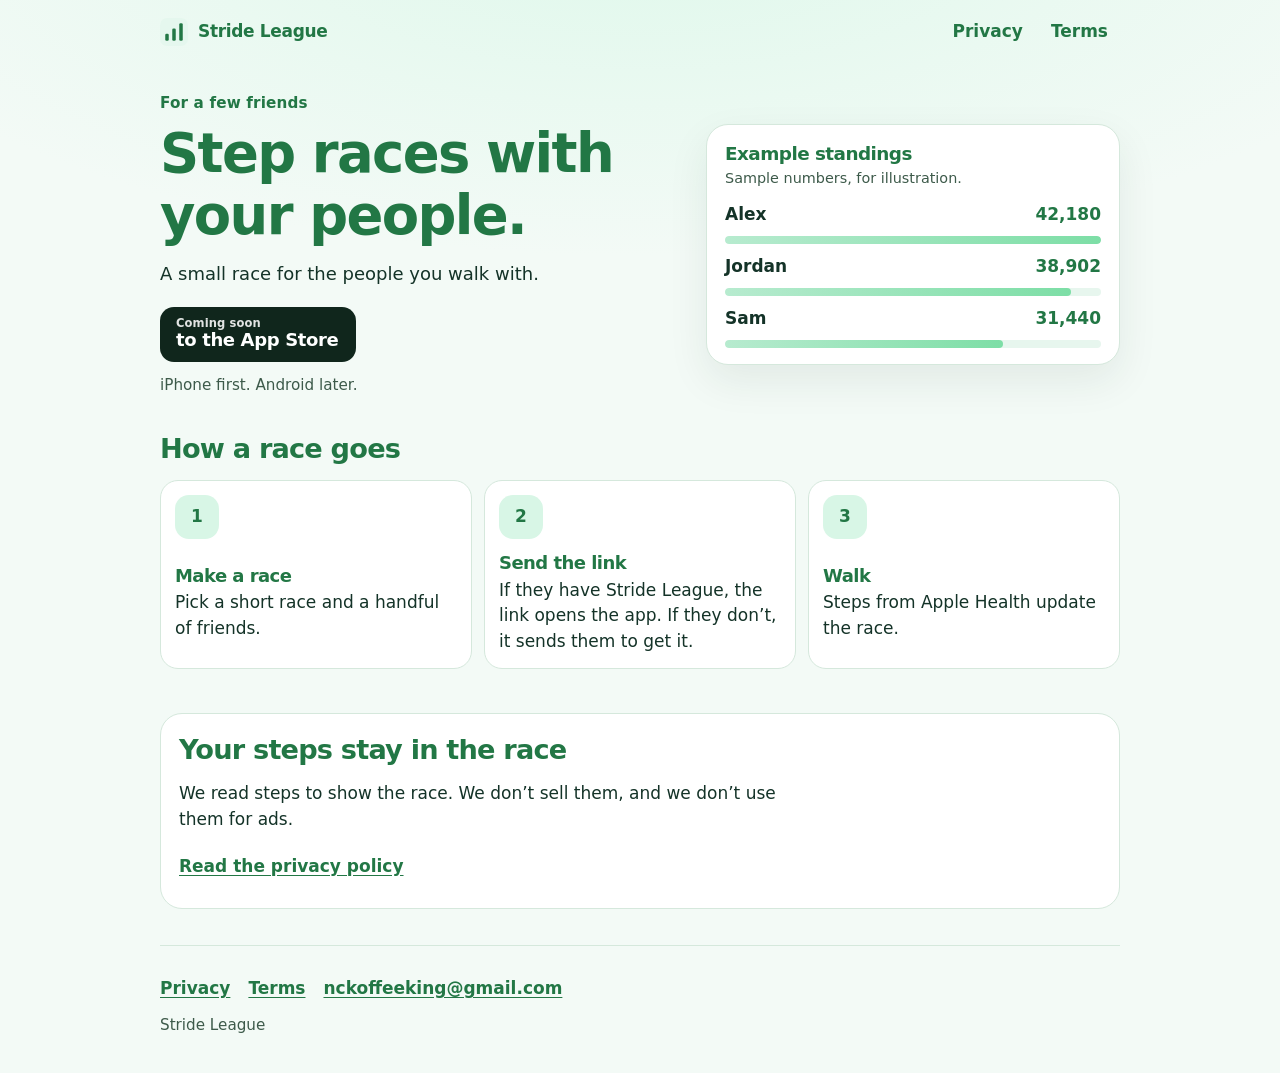
==== index.html @ cc62ea72 "Polish the landing page, join fallback, and copy. Use a sharper hero, keep step titles bold and desc" ====
<!DOCTYPE html>
<html lang="en">
<head>
  <meta charset="utf-8">
  <meta name="viewport" content="width=device-width, initial-scale=1">
  <title>Stride League — Step races with your people</title>
  <meta name="description" content="Step races with your people. A small race for the people you walk with. Coming soon to the App Store.">
  <meta name="theme-color" content="#f3faf6">
  <link rel="canonical" href="https://strideleague.me/">
  <link rel="icon" href="/favicon.svg" type="image/svg+xml">
  <link rel="stylesheet" href="/site.css">
</head>
<body>
  <a class="skip-link" href="#content">Skip to content</a>
  <header class="wrap site-header">
    <a class="wordmark" href="/">
      <svg viewBox="0 0 32 32" aria-hidden="true">
        <rect width="32" height="32" rx="8" fill="#e5f7ee"/>
        <rect x="6" y="18" width="4" height="8" rx="1.5" fill="#227745"/>
        <rect x="14" y="12" width="4" height="14" rx="1.5" fill="#227745"/>
        <rect x="22" y="6" width="4" height="20" rx="1.5" fill="#227745"/>
      </svg>
      Stride League
    </a>
    <nav class="site-nav" aria-label="Site">
      <a href="/privacy.html">Privacy</a>
      <a href="/terms.html">Terms</a>
    </nav>
  </header>

  <main id="content">
    <section class="wrap hero" aria-labelledby="hero-title">
      <div class="hero-grid">
        <div>
          <p class="eyebrow">For a few friends</p>
          <h1 id="hero-title">Step races with your people.</h1>
          <p class="lead">A small race for the people you walk with.</p>
          <p class="store-badge" id="store-badge">
            <span class="store-badge-kicker">Coming soon</span>
            <span class="store-badge-name">to the App Store</span>
          </p>
          <p class="quiet">iPhone first. Android later.</p>
        </div>

        <aside class="card" aria-labelledby="example-title">
          <h2 id="example-title">Example standings</h2>
          <p class="sample-note">Sample numbers, for illustration.</p>
          <ol class="standings">
            <li>
              <div class="standing-row">
                <span class="who">Alex</span>
                <span class="tally">42,180</span>
              </div>
              <div class="track" aria-hidden="true"><div class="fill" style="width: 100%"></div></div>
            </li>
            <li>
              <div class="standing-row">
                <span class="who">Jordan</span>
                <span class="tally">38,902</span>
              </div>
              <div class="track" aria-hidden="true"><div class="fill" style="width: 92%"></div></div>
            </li>
            <li>
              <div class="standing-row">
                <span class="who">Sam</span>
                <span class="tally">31,440</span>
              </div>
              <div class="track" aria-hidden="true"><div class="fill" style="width: 74%"></div></div>
            </li>
          </ol>
        </aside>
      </div>
    </section>

    <section class="wrap section" aria-labelledby="how-title">
      <h2 id="how-title">How a race goes</h2>
      <ol class="steps">
        <li>
          <span class="num" aria-hidden="true">1</span>
          <div>
            <h3>Make a race</h3>
            <p>Pick a short race and a handful of friends.</p>
          </div>
        </li>
        <li>
          <span class="num" aria-hidden="true">2</span>
          <div>
            <h3>Send the link</h3>
            <p>If they have Stride League, the link opens the app. If they don’t, it sends them to get it.</p>
          </div>
        </li>
        <li>
          <span class="num" aria-hidden="true">3</span>
          <div>
            <h3>Walk</h3>
            <p>Steps from Apple Health update the race.</p>
          </div>
        </li>
      </ol>
    </section>

    <section class="wrap section">
      <div class="promise">
        <h2>Your steps stay in the race</h2>
        <p>We read steps to show the race. We don’t sell them, and we don’t use them for ads.</p>
        <a href="/privacy.html">Read the privacy policy</a>
      </div>
    </section>
  </main>

  <footer class="wrap site-footer">
    <div class="footer-row">
      <a href="/privacy.html">Privacy</a>
      <a href="/terms.html">Terms</a>
      <a href="mailto:nckoffeeking@gmail.com">nckoffeeking@gmail.com</a>
    </div>
    <p class="footer-note">Stride League</p>
  </footer>

  <script src="/config.js"></script>
  <script>
    (function () {
      if (typeof strideStoreUrl !== "function") return;
      var url = strideStoreUrl("app");
      var badge = document.getElementById("store-badge");
      if (!badge || !url) return;
      var link = document.createElement("a");
      link.className = "store-badge";
      link.id = "store-badge";
      link.href = url;
      var kicker = document.createElement("span");
      kicker.className = "store-badge-kicker";
      kicker.textContent = "Download";
      var name = document.createElement("span");
      name.className = "store-badge-name";
      name.textContent = "on the App Store";
      link.appendChild(kicker);
      link.appendChild(name);
      badge.replaceWith(link);
    })();
  </script>
</body>
</html>
---- site.css ----
:root {
  --brand: #227745;
  --ink: #143328;
  --muted: #3d5a4a;
  --bg: #f3faf6;
  --surface: #ffffff;
  --mint: #d8f6e6;
  --mint-deep: #b7ebcf;
  --line: #d5e8dc;
  --badge: #10261c;
  --shadow: 0 16px 40px rgba(20, 51, 40, 0.08);
  --radius: 22px;
  --font: -apple-system, BlinkMacSystemFont, "Segoe UI", system-ui, sans-serif;
  --mono: ui-monospace, "SF Mono", Menlo, Consolas, monospace;
}

*,
*::before,
*::after {
  box-sizing: border-box;
}

html {
  color-scheme: light;
}

body {
  margin: 0;
  min-height: 100vh;
  background:
    radial-gradient(1200px 480px at 50% -80px, #dff8eb 0%, rgba(243, 250, 246, 0) 70%),
    var(--bg);
  color: var(--ink);
  font-family: var(--font);
  font-size: 17px;
  line-height: 1.5;
}

img,
svg {
  display: block;
  max-width: 100%;
}

a {
  color: var(--brand);
  text-underline-offset: 0.16em;
}

a:hover {
  text-decoration-thickness: 2px;
}

:focus-visible {
  outline: 3px solid var(--brand);
  outline-offset: 3px;
}

.skip-link {
  position: absolute;
  left: 16px;
  top: 8px;
  transform: translateY(-140%);
  background: var(--surface);
  color: var(--brand);
  padding: 12px 16px;
  min-height: 44px;
  z-index: 5;
  border-radius: 12px;
}

.skip-link:focus {
  transform: none;
}

.wrap {
  width: min(960px, calc(100% - 32px));
  margin: 0 auto;
}

.site-header {
  display: flex;
  align-items: center;
  justify-content: space-between;
  gap: 12px;
  min-height: 64px;
  padding: 8px 0;
}

.wordmark {
  display: inline-flex;
  align-items: center;
  gap: 10px;
  min-height: 44px;
  color: var(--brand);
  font-weight: 700;
  letter-spacing: -0.02em;
  text-decoration: none;
}

.wordmark svg {
  width: 28px;
  height: 28px;
  flex: none;
}

.site-nav {
  display: flex;
  align-items: center;
  gap: 4px;
}

.site-nav a {
  display: inline-flex;
  align-items: center;
  justify-content: center;
  min-height: 44px;
  min-width: 44px;
  padding: 0 12px;
  color: var(--brand);
  font-weight: 600;
  text-decoration: none;
}

.site-nav a:hover {
  text-decoration: underline;
}

.hero {
  padding: 12px 0 28px;
}

.eyebrow {
  margin: 0 0 8px;
  color: var(--brand);
  font-size: 0.95rem;
  font-weight: 650;
  letter-spacing: 0.01em;
}

h1,
h2,
h3 {
  color: var(--brand);
  letter-spacing: -0.03em;
  line-height: 1.15;
  font-weight: 700;
}

h1 {
  margin: 0 0 12px;
  font-size: clamp(2.1rem, 8vw, 3.4rem);
}

.lead {
  margin: 0 0 20px;
  max-width: 38rem;
  font-size: 1.125rem;
  color: var(--ink);
}

.hero-grid {
  display: grid;
  gap: 28px;
}

.store-badge {
  display: inline-flex;
  flex-direction: column;
  align-items: flex-start;
  justify-content: center;
  min-height: 54px;
  min-width: 44px;
  margin: 0;
  padding: 10px 18px 11px 16px;
  border-radius: 14px;
  background: var(--badge);
  color: #fff;
  text-decoration: none;
  line-height: 1.15;
}

a.store-badge:hover {
  background: #1b3b2c;
}

.store-badge-kicker {
  font-size: 0.72rem;
  font-weight: 600;
  letter-spacing: 0.01em;
  opacity: 0.88;
}

.store-badge-name {
  font-size: 1.125rem;
  font-weight: 650;
  letter-spacing: -0.02em;
}

.quiet {
  margin: 12px 0 0;
  color: var(--muted);
  font-size: 0.95rem;
}

.card {
  background: var(--surface);
  border: 1px solid var(--line);
  border-radius: var(--radius);
  box-shadow: var(--shadow);
  padding: 18px 18px 16px;
}

.card h2 {
  margin: 0;
  font-size: 1.15rem;
}

.sample-note {
  margin: 4px 0 12px;
  color: var(--muted);
  font-size: 0.9rem;
}

.standings {
  list-style: none;
  margin: 0;
  padding: 0;
}

.standings li + li {
  margin-top: 10px;
}

.standing-row {
  display: flex;
  justify-content: space-between;
  gap: 12px;
  align-items: baseline;
  min-height: 28px;
}

.who {
  font-weight: 650;
}

.tally {
  color: var(--brand);
  font-variant-numeric: tabular-nums;
  font-weight: 650;
}

.track {
  height: 8px;
  margin-top: 6px;
  border-radius: 999px;
  background: #e7f6ee;
  overflow: hidden;
}

.fill {
  height: 100%;
  border-radius: inherit;
  background: linear-gradient(90deg, var(--mint-deep), #7ddea6);
}

.section {
  padding: 8px 0 36px;
}

.section h2 {
  margin: 0 0 16px;
  font-size: 1.7rem;
}

.steps {
  list-style: none;
  margin: 0;
  padding: 0;
  display: grid;
  gap: 12px;
}

.steps li {
  display: grid;
  grid-template-columns: 44px 1fr;
  gap: 12px;
  align-items: start;
  background: var(--surface);
  border: 1px solid var(--line);
  border-radius: 18px;
  padding: 14px;
}

.num {
  display: grid;
  place-items: center;
  width: 44px;
  height: 44px;
  border-radius: 14px;
  background: var(--mint);
  color: var(--brand);
  font-weight: 750;
}

.steps h3 {
  margin: 2px 0 4px;
  color: var(--brand);
  font-size: 1.125rem;
  font-weight: 700;
}

.steps p {
  margin: 0;
  color: var(--ink);
  font-weight: 400;
}

.promise {
  background: var(--surface);
  border: 1px solid var(--line);
  border-radius: var(--radius);
  padding: 20px 18px;
}

.promise p {
  margin: 0 0 12px;
  max-width: 40rem;
}

.promise a {
  display: inline-flex;
  align-items: center;
  min-height: 44px;
  font-weight: 650;
}

.site-footer {
  border-top: 1px solid var(--line);
  padding: 20px 0 36px;
}

.footer-row {
  display: flex;
  flex-wrap: wrap;
  gap: 8px 18px;
  align-items: center;
}

.site-footer a {
  display: inline-flex;
  align-items: center;
  min-height: 44px;
  font-weight: 600;
}

.footer-note {
  margin: 4px 0 0;
  color: var(--muted);
  font-size: 0.95rem;
}

.sheet {
  padding: 8px 0 40px;
}

.sheet h1 {
  font-size: clamp(2rem, 7vw, 2.8rem);
}

.prose {
  max-width: 40rem;
}

.prose h2 {
  margin: 1.6em 0 0.4em;
  font-size: 1.35rem;
}

.prose p,
.prose li {
  color: var(--ink);
}

.prose ul {
  margin: 0.4em 0 0;
  padding-left: 1.2em;
}

.prose li + li {
  margin-top: 0.35em;
}

.prose a {
  display: inline-flex;
  align-items: center;
  min-height: 44px;
  min-width: 44px;
  font-weight: 650;
}

.code-block {
  margin: 8px 0 18px;
  padding: 16px 16px 14px;
  background: var(--surface);
  border: 1px solid var(--line);
  border-radius: var(--radius);
  box-shadow: var(--shadow);
}

.code-label {
  margin: 0;
  color: var(--muted);
  font-size: 0.95rem;
  font-weight: 650;
}

.code-value {
  margin: 6px 0 14px;
  color: var(--brand);
  font-family: var(--mono);
  font-size: clamp(1.8rem, 9vw, 2.8rem);
  font-weight: 750;
  letter-spacing: 0.08em;
  line-height: 1.2;
  word-break: break-all;
  user-select: all;
}

.copy-button {
  appearance: none;
  width: 100%;
  min-height: 44px;
  border: 0;
  border-radius: 14px;
  background: var(--brand);
  color: #fff;
  font: inherit;
  font-weight: 700;
  padding: 12px 16px;
  cursor: pointer;
}

.copy-button:hover {
  background: #1b6339;
}

.copy-button.is-copied {
  background: #1b6339;
}

.copy-status:empty {
  display: none;
}

.copy-status {
  margin: 10px 0 0;
  color: var(--muted);
}

.store-slot {
  margin: 8px 0 4px;
}

.fine-print {
  max-width: 38rem;
  color: var(--muted);
}

.home-link {
  display: inline-flex;
  align-items: center;
  min-height: 44px;
  margin-top: 8px;
  font-weight: 650;
}

@media (min-width: 800px) {
  .wrap {
    width: min(960px, calc(100% - 64px));
  }

  .hero {
    padding-top: 28px;
  }

  .hero-grid {
    grid-template-columns: 1.1fr 0.9fr;
    align-items: center;
    gap: 40px;
  }

  .steps {
    grid-template-columns: repeat(3, 1fr);
  }

  .steps li {
    grid-template-columns: 1fr;
  }

  .copy-button {
    width: auto;
    min-width: 180px;
  }
}

@media (forced-colors: active) {
  .store-badge,
  .copy-button,
  .card,
  .steps li,
  .promise {
    border: 1px solid ButtonText;
  }
}
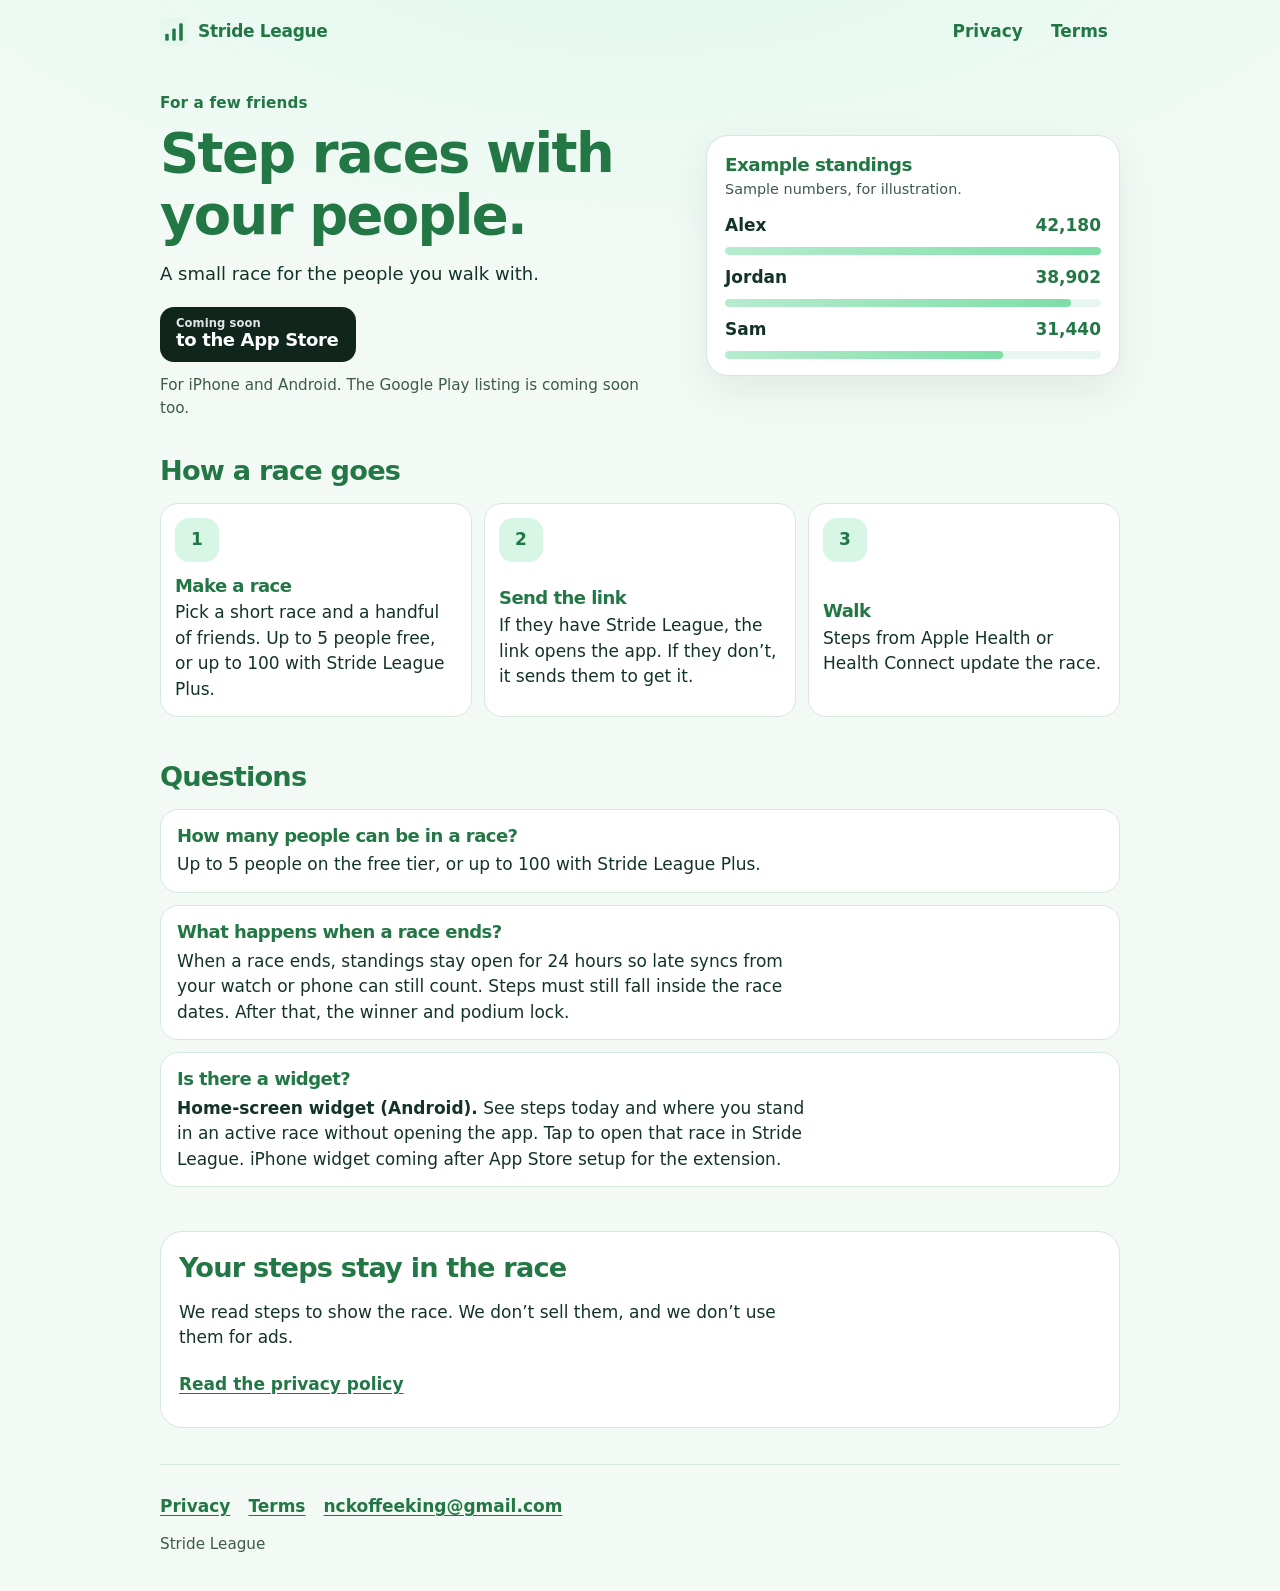
==== commit 960c0a7f: "Sync site with app PR #19: 24h grace, Android widget, race links - Landing: 24-hour grace, Android h" ====
--- a/index.html
+++ b/index.html
@@ -39,7 +39,7 @@
             <span class="store-badge-kicker">Coming soon</span>
             <span class="store-badge-name">to the App Store</span>
           </p>
-          <p class="quiet">iPhone first. Android later.</p>
+          <p class="quiet">For iPhone and Android. The Google Play listing is coming soon too.</p>
         </div>
 
         <aside class="card" aria-labelledby="example-title">
@@ -79,7 +79,7 @@
           <span class="num" aria-hidden="true">1</span>
           <div>
             <h3>Make a race</h3>
-            <p>Pick a short race and a handful of friends.</p>
+            <p>Pick a short race and a handful of friends. Up to 5 people free, or up to 100 with Stride League Plus.</p>
           </div>
         </li>
         <li>
@@ -93,10 +93,28 @@
           <span class="num" aria-hidden="true">3</span>
           <div>
             <h3>Walk</h3>
-            <p>Steps from Apple Health update the race.</p>
+            <p>Steps from Apple Health or Health Connect update the race.</p>
           </div>
         </li>
       </ol>
+    </section>
+
+    <section class="wrap section" aria-labelledby="faq-title">
+      <h2 id="faq-title">Questions</h2>
+      <div class="faq">
+        <div class="faq-item">
+          <h3>How many people can be in a race?</h3>
+          <p>Up to 5 people on the free tier, or up to 100 with Stride League Plus.</p>
+        </div>
+        <div class="faq-item">
+          <h3>What happens when a race ends?</h3>
+          <p>When a race ends, standings stay open for 24 hours so late syncs from your watch or phone can still count. Steps must still fall inside the race dates. After that, the winner and podium lock.</p>
+        </div>
+        <div class="faq-item">
+          <h3>Is there a widget?</h3>
+          <p><strong>Home-screen widget (Android).</strong> See steps today and where you stand in an active race without opening the app. Tap to open that race in Stride League. iPhone widget coming after App Store setup for the extension.</p>
+        </div>
+      </div>
     </section>
 
     <section class="wrap section">
--- a/site.css
+++ b/site.css
@@ -335,6 +335,34 @@
   font-weight: 650;
 }
 
+.faq {
+  display: grid;
+  gap: 12px;
+}
+
+.faq-item {
+  background: var(--surface);
+  border: 1px solid var(--line);
+  border-radius: 18px;
+  padding: 14px 16px;
+}
+
+.faq-item h3 {
+  margin: 2px 0 6px;
+  color: var(--brand);
+  font-size: 1.125rem;
+  font-weight: 700;
+}
+
+.faq-item p {
+  margin: 0;
+  max-width: 40rem;
+}
+
+.store-slot .store-line {
+  margin: 0 0 8px;
+}
+
 .site-footer {
   border-top: 1px solid var(--line);
   padding: 20px 0 36px;
@@ -509,6 +537,7 @@
   .copy-button,
   .card,
   .steps li,
+  .faq-item,
   .promise {
     border: 1px solid ButtonText;
   }
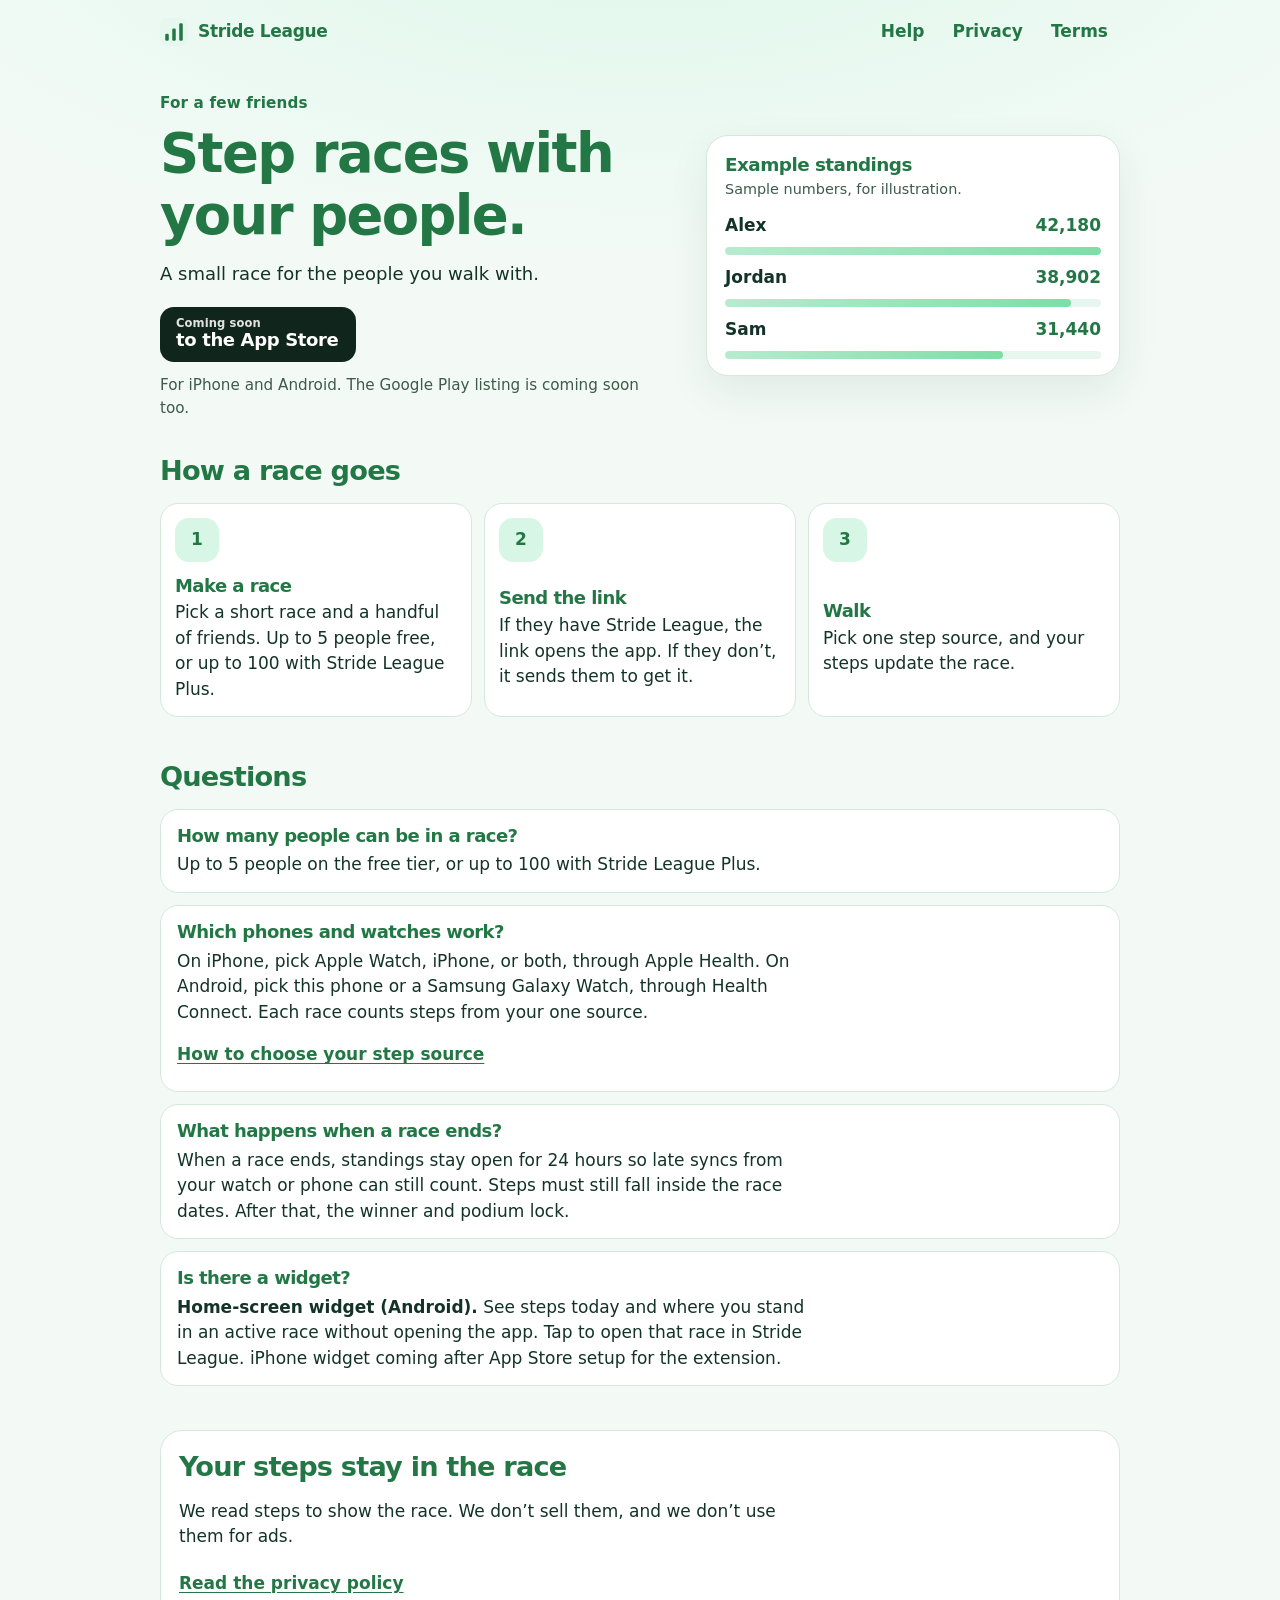
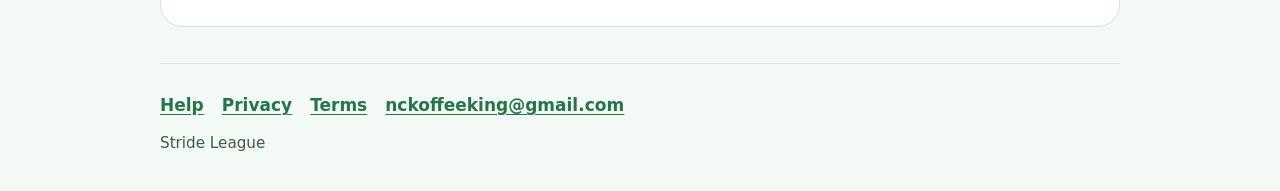
==== commit befcfe17: "Sync site with app PR #21: step sources - Privacy: daily step totals only, one source, source label " ====
--- a/index.html
+++ b/index.html
@@ -23,6 +23,7 @@
       Stride League
     </a>
     <nav class="site-nav" aria-label="Site">
+      <a href="/help/step-sources/">Help</a>
       <a href="/privacy.html">Privacy</a>
       <a href="/terms.html">Terms</a>
     </nav>
@@ -93,7 +94,7 @@
           <span class="num" aria-hidden="true">3</span>
           <div>
             <h3>Walk</h3>
-            <p>Steps from Apple Health or Health Connect update the race.</p>
+            <p>Pick one step source, and your steps update the race.</p>
           </div>
         </li>
       </ol>
@@ -105,6 +106,11 @@
         <div class="faq-item">
           <h3>How many people can be in a race?</h3>
           <p>Up to 5 people on the free tier, or up to 100 with Stride League Plus.</p>
+        </div>
+        <div class="faq-item">
+          <h3>Which phones and watches work?</h3>
+          <p>On iPhone, pick Apple Watch, iPhone, or both, through Apple Health. On Android, pick this phone or a Samsung Galaxy Watch, through Health Connect. Each race counts steps from your one source.</p>
+          <p><a href="/help/step-sources/">How to choose your step source</a></p>
         </div>
         <div class="faq-item">
           <h3>What happens when a race ends?</h3>
@@ -128,6 +134,7 @@
 
   <footer class="wrap site-footer">
     <div class="footer-row">
+      <a href="/help/step-sources/">Help</a>
       <a href="/privacy.html">Privacy</a>
       <a href="/terms.html">Terms</a>
       <a href="mailto:nckoffeeking@gmail.com">nckoffeeking@gmail.com</a>
--- a/site.css
+++ b/site.css
@@ -98,6 +98,23 @@
   text-decoration: none;
 }
 
+/* Narrow phones: keep the wordmark on one line and let the
+   three nav links drop below it instead of running off screen. */
+@media (max-width: 420px) {
+  .site-header {
+    flex-wrap: wrap;
+    row-gap: 0;
+  }
+
+  .wordmark {
+    white-space: nowrap;
+  }
+
+  .site-nav {
+    margin-left: -12px;
+  }
+}
+
 .wordmark svg {
   width: 28px;
   height: 28px;
@@ -359,6 +376,17 @@
   max-width: 40rem;
 }
 
+.faq-item p + p {
+  margin-top: 8px;
+}
+
+.faq-item a {
+  display: inline-flex;
+  align-items: center;
+  min-height: 44px;
+  font-weight: 650;
+}
+
 .store-slot .store-line {
   margin: 0 0 8px;
 }
@@ -410,9 +438,14 @@
   color: var(--ink);
 }
 
-.prose ul {
+.prose ul,
+.prose ol {
   margin: 0.4em 0 0;
   padding-left: 1.2em;
+}
+
+.prose li > ul {
+  margin-top: 0.35em;
 }
 
 .prose li + li {
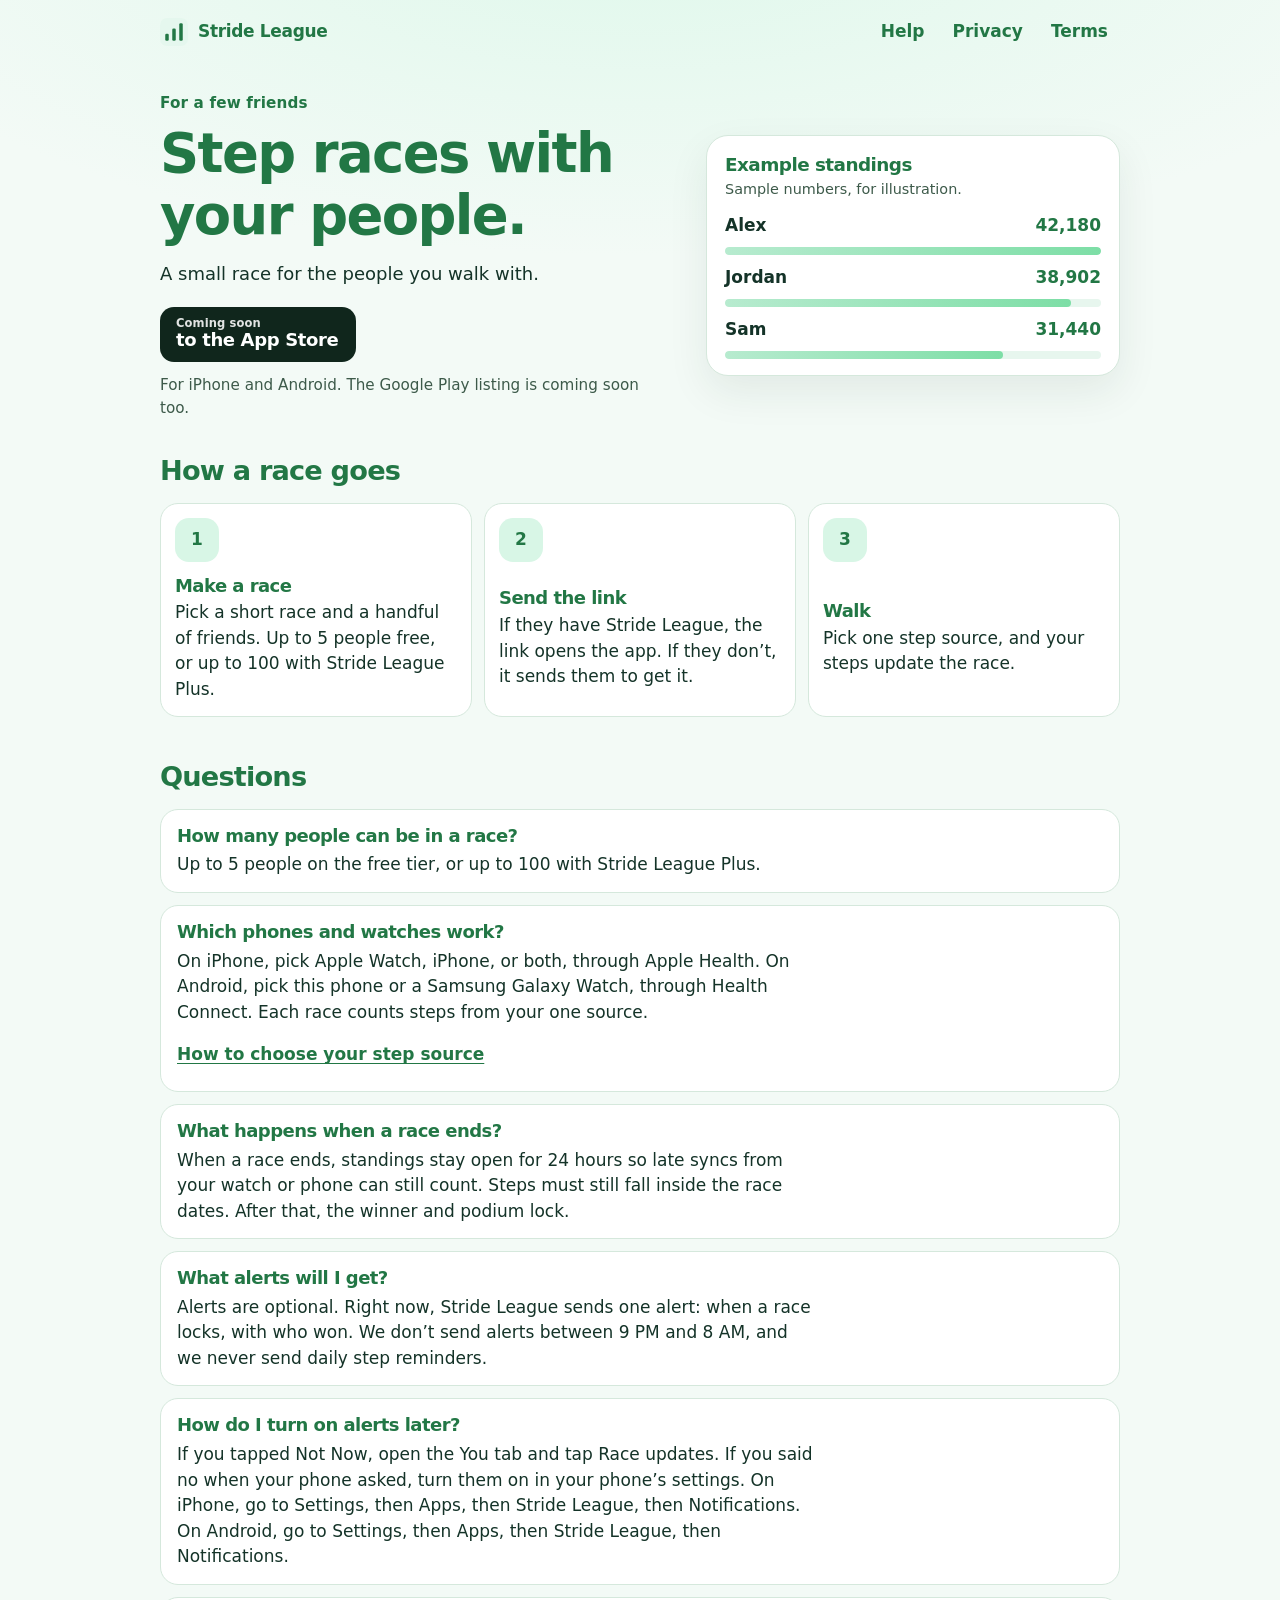
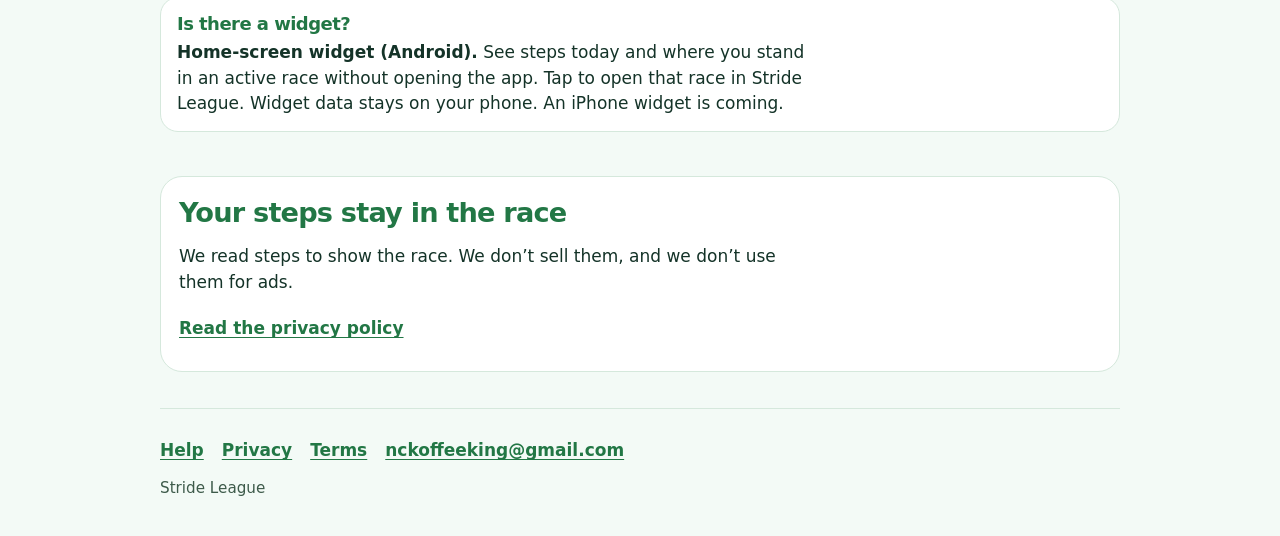
==== commit b992d081: "Privacy and FAQ: race alerts, crash reports, widget data" ====
--- a/index.html
+++ b/index.html
@@ -117,8 +117,16 @@
           <p>When a race ends, standings stay open for 24 hours so late syncs from your watch or phone can still count. Steps must still fall inside the race dates. After that, the winner and podium lock.</p>
         </div>
         <div class="faq-item">
+          <h3>What alerts will I get?</h3>
+          <p>Alerts are optional. Right now, Stride League sends one alert: when a race locks, with who won. We don’t send alerts between 9 PM and 8 AM, and we never send daily step reminders.</p>
+        </div>
+        <div class="faq-item">
+          <h3>How do I turn on alerts later?</h3>
+          <p>If you tapped Not Now, open the You tab and tap Race updates. If you said no when your phone asked, turn them on in your phone’s settings. On iPhone, go to Settings, then Apps, then Stride League, then Notifications. On Android, go to Settings, then Apps, then Stride League, then Notifications.</p>
+        </div>
+        <div class="faq-item">
           <h3>Is there a widget?</h3>
-          <p><strong>Home-screen widget (Android).</strong> See steps today and where you stand in an active race without opening the app. Tap to open that race in Stride League. iPhone widget coming after App Store setup for the extension.</p>
+          <p><strong>Home-screen widget (Android).</strong> See steps today and where you stand in an active race without opening the app. Tap to open that race in Stride League. Widget data stays on your phone. An iPhone widget is coming.</p>
         </div>
       </div>
     </section>
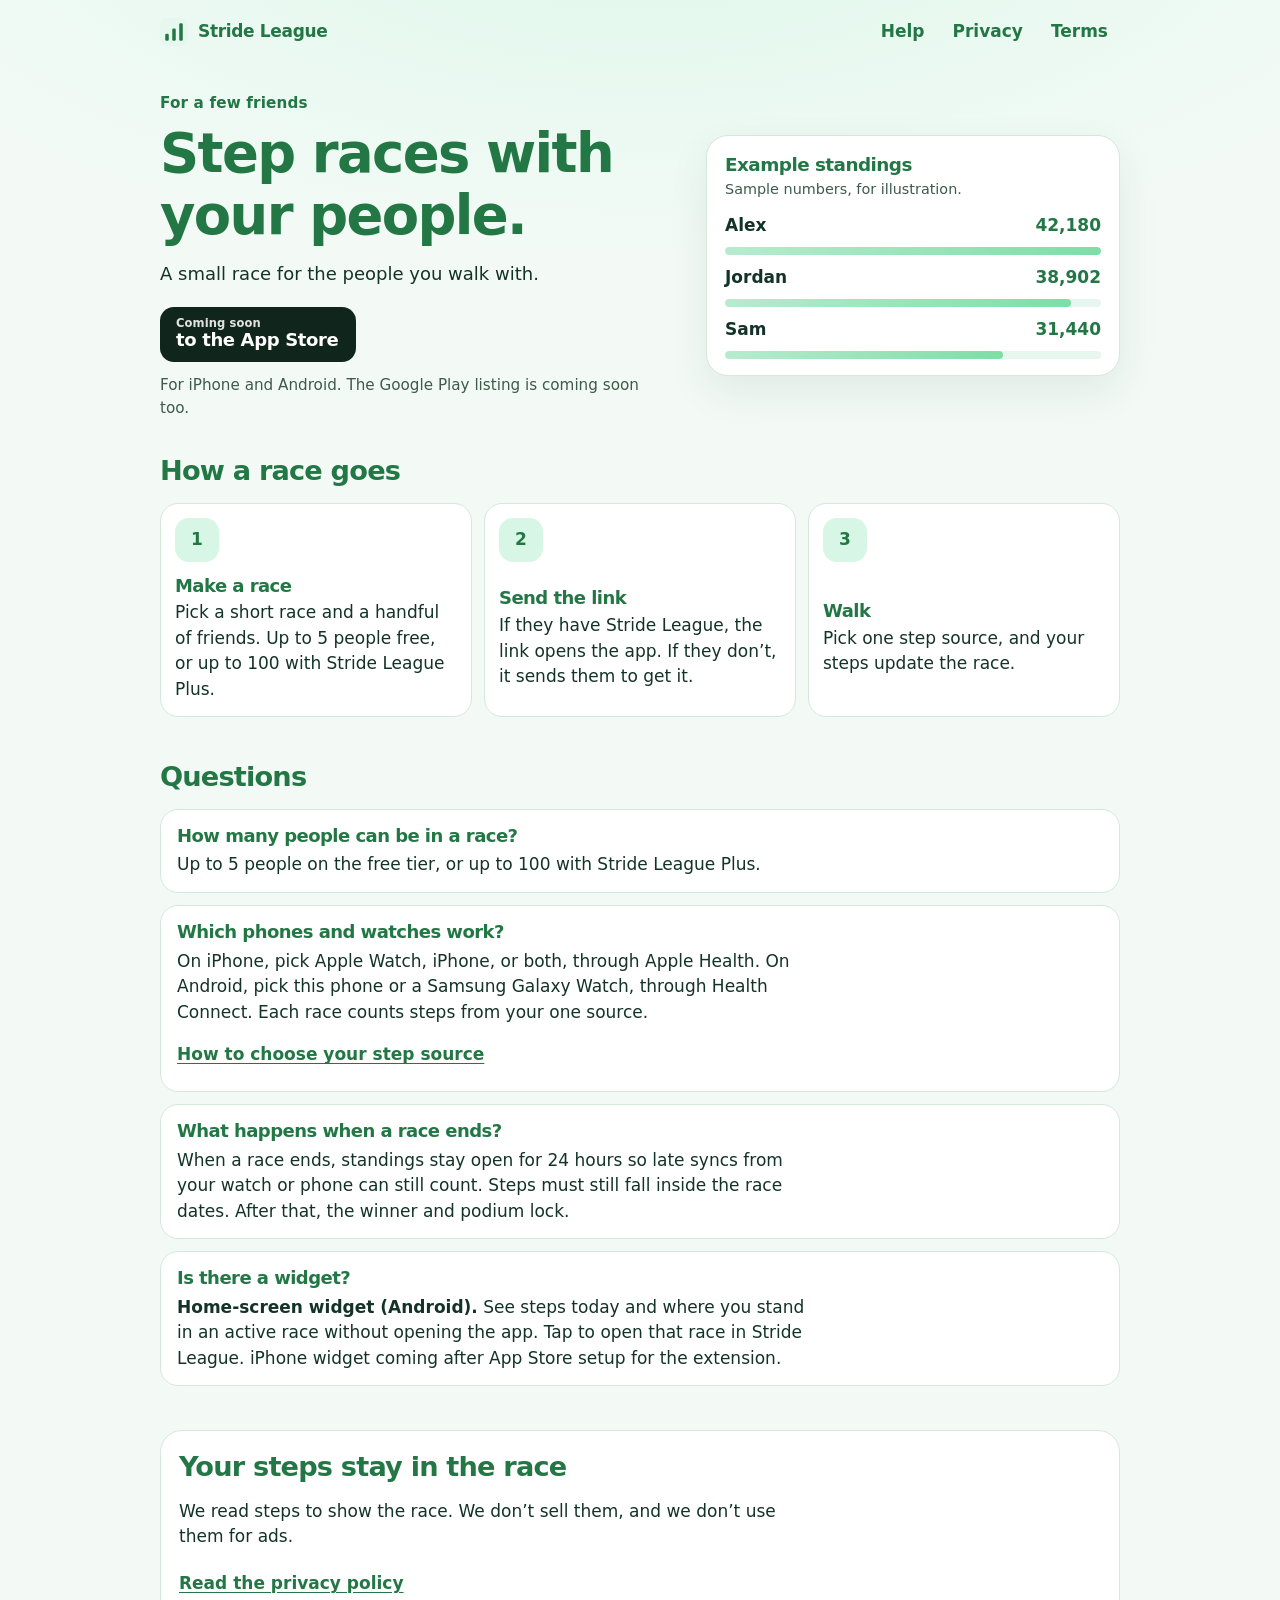
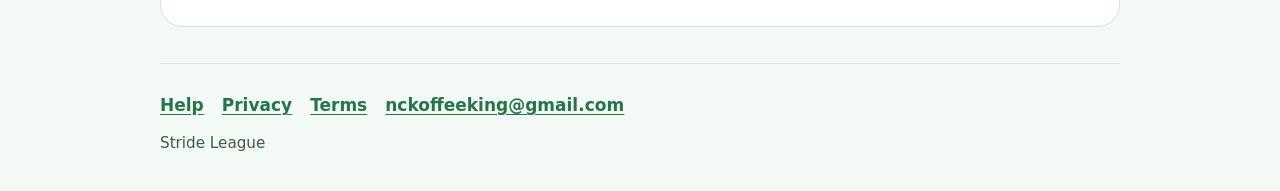
==== commit 0ad24088: "Add a help index for the App Store support URL. /help/ was a 404. The new page lists the step-source" ====
--- a/index.html
+++ b/index.html
@@ -23,7 +23,7 @@
       Stride League
     </a>
     <nav class="site-nav" aria-label="Site">
-      <a href="/help/step-sources/">Help</a>
+      <a href="/help/">Help</a>
       <a href="/privacy.html">Privacy</a>
       <a href="/terms.html">Terms</a>
     </nav>
@@ -117,16 +117,8 @@
           <p>When a race ends, standings stay open for 24 hours so late syncs from your watch or phone can still count. Steps must still fall inside the race dates. After that, the winner and podium lock.</p>
         </div>
         <div class="faq-item">
-          <h3>What alerts will I get?</h3>
-          <p>Alerts are optional. Right now, Stride League sends one alert: when a race locks, with who won. We don’t send alerts between 9 PM and 8 AM, and we never send daily step reminders.</p>
-        </div>
-        <div class="faq-item">
-          <h3>How do I turn on alerts later?</h3>
-          <p>If you tapped Not Now, open the You tab and tap Race updates. If you said no when your phone asked, turn them on in your phone’s settings. On iPhone, go to Settings, then Apps, then Stride League, then Notifications. On Android, go to Settings, then Apps, then Stride League, then Notifications.</p>
-        </div>
-        <div class="faq-item">
           <h3>Is there a widget?</h3>
-          <p><strong>Home-screen widget (Android).</strong> See steps today and where you stand in an active race without opening the app. Tap to open that race in Stride League. Widget data stays on your phone. An iPhone widget is coming.</p>
+          <p><strong>Home-screen widget (Android).</strong> See steps today and where you stand in an active race without opening the app. Tap to open that race in Stride League. iPhone widget coming after App Store setup for the extension.</p>
         </div>
       </div>
     </section>
@@ -142,7 +134,7 @@
 
   <footer class="wrap site-footer">
     <div class="footer-row">
-      <a href="/help/step-sources/">Help</a>
+      <a href="/help/">Help</a>
       <a href="/privacy.html">Privacy</a>
       <a href="/terms.html">Terms</a>
       <a href="mailto:nckoffeeking@gmail.com">nckoffeeking@gmail.com</a>
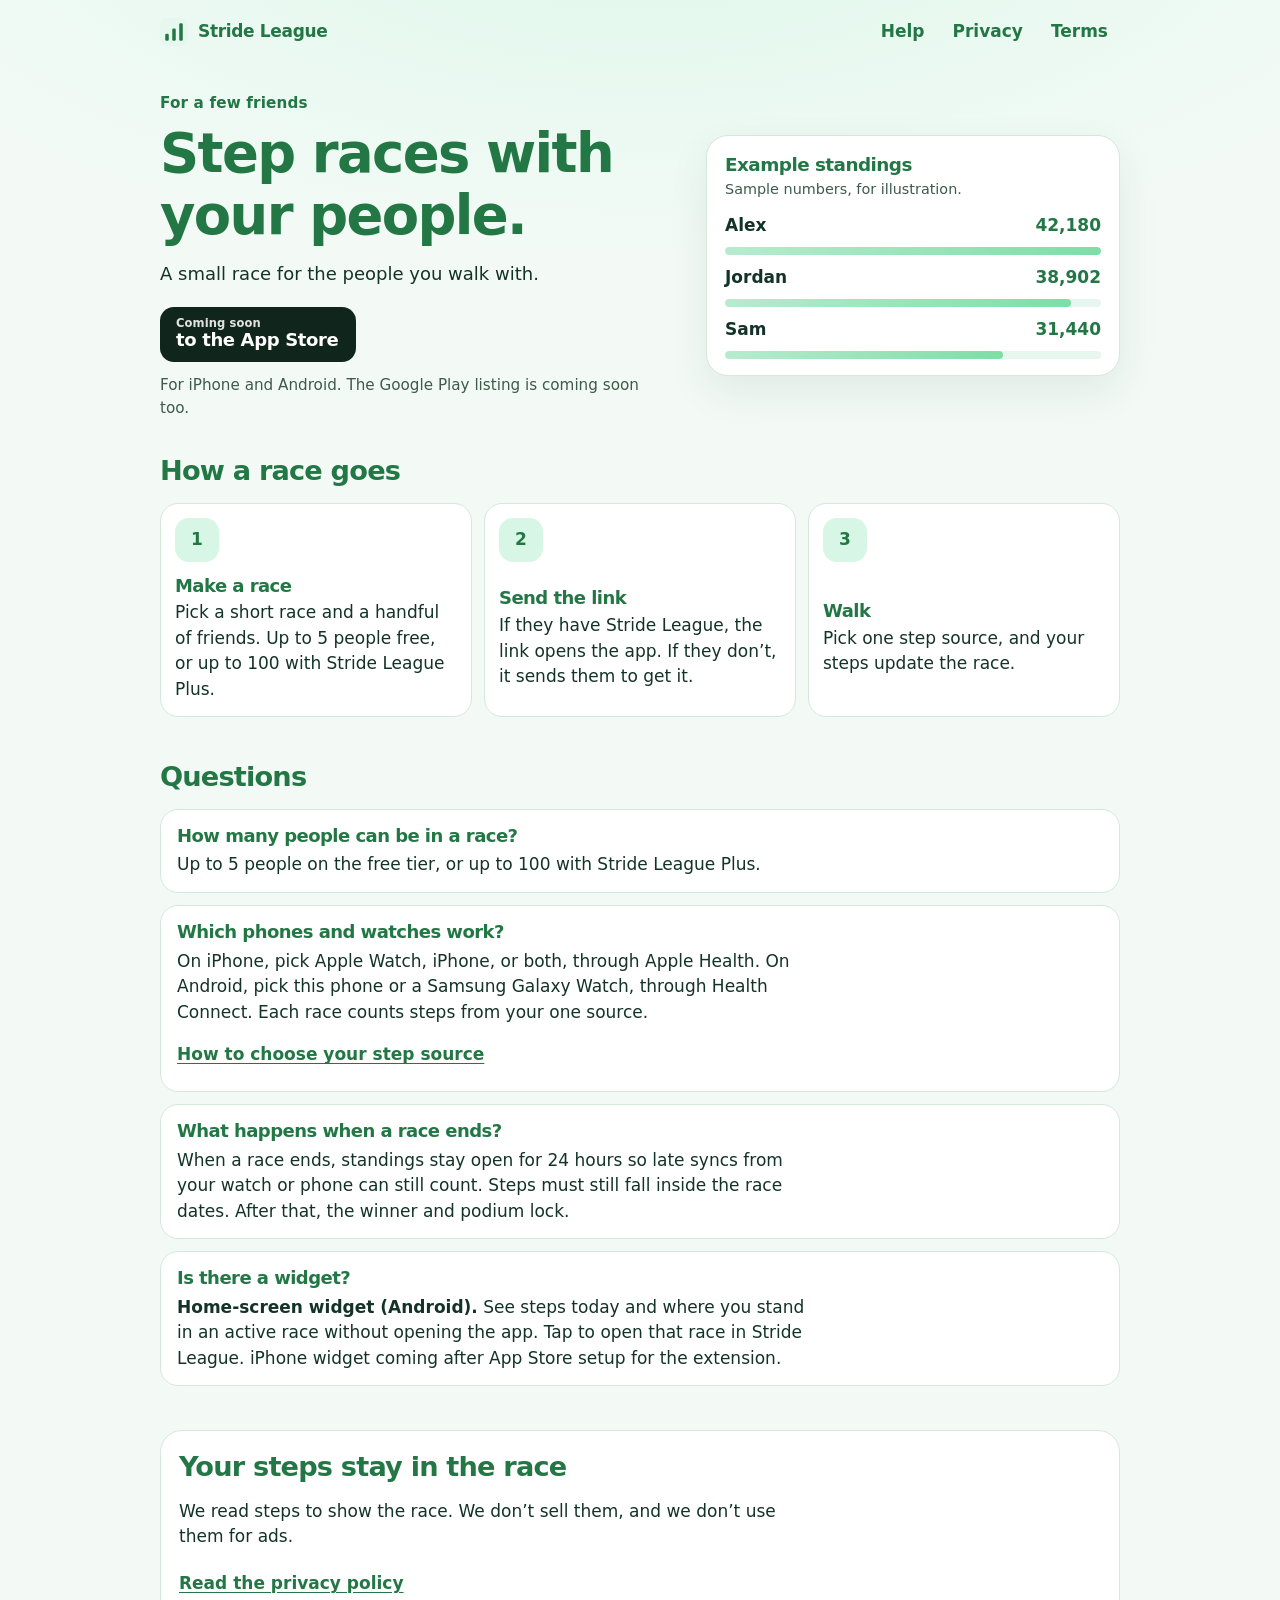
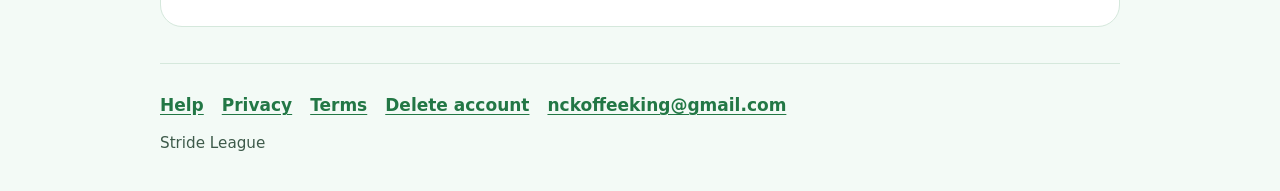
==== commit 0a349ed0: "Add a delete-account page for the app deletion link. Port the existing account-deletion page onto st" ====
--- a/index.html
+++ b/index.html
@@ -137,6 +137,7 @@
       <a href="/help/">Help</a>
       <a href="/privacy.html">Privacy</a>
       <a href="/terms.html">Terms</a>
+      <a href="/delete-account/">Delete account</a>
       <a href="mailto:nckoffeeking@gmail.com">nckoffeeking@gmail.com</a>
     </div>
     <p class="footer-note">Stride League</p>
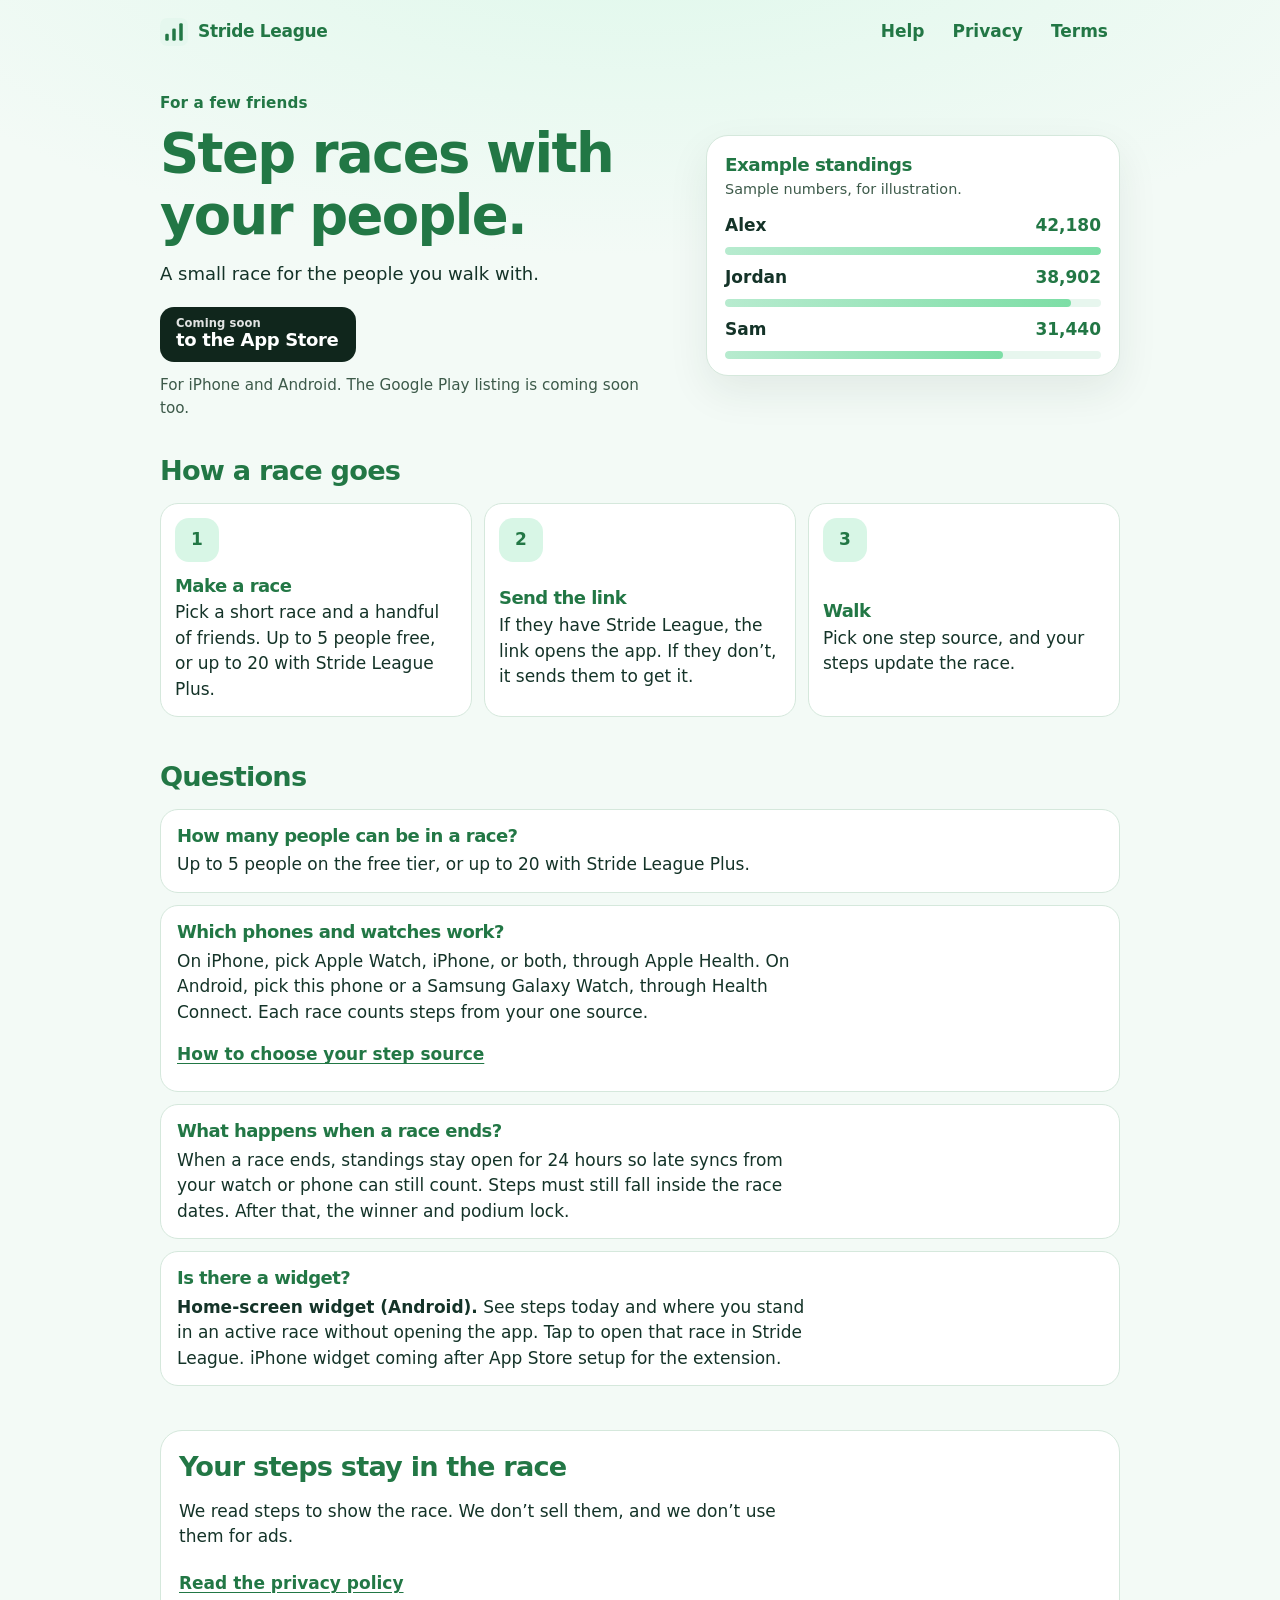
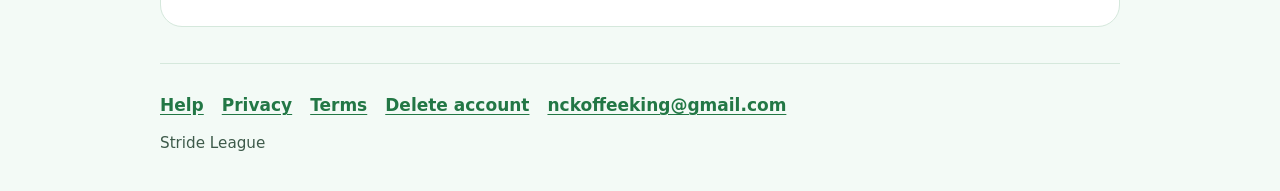
==== commit a56ffa3e: "Cap Stride League Plus races at 20 people. The marketing site still said Plus races hold 100 people." ====
--- a/index.html
+++ b/index.html
@@ -80,7 +80,7 @@
           <span class="num" aria-hidden="true">1</span>
           <div>
             <h3>Make a race</h3>
-            <p>Pick a short race and a handful of friends. Up to 5 people free, or up to 100 with Stride League Plus.</p>
+            <p>Pick a short race and a handful of friends. Up to 5 people free, or up to 20 with Stride League Plus.</p>
           </div>
         </li>
         <li>
@@ -105,7 +105,7 @@
       <div class="faq">
         <div class="faq-item">
           <h3>How many people can be in a race?</h3>
-          <p>Up to 5 people on the free tier, or up to 100 with Stride League Plus.</p>
+          <p>Up to 5 people on the free tier, or up to 20 with Stride League Plus.</p>
         </div>
         <div class="faq-item">
           <h3>Which phones and watches work?</h3>
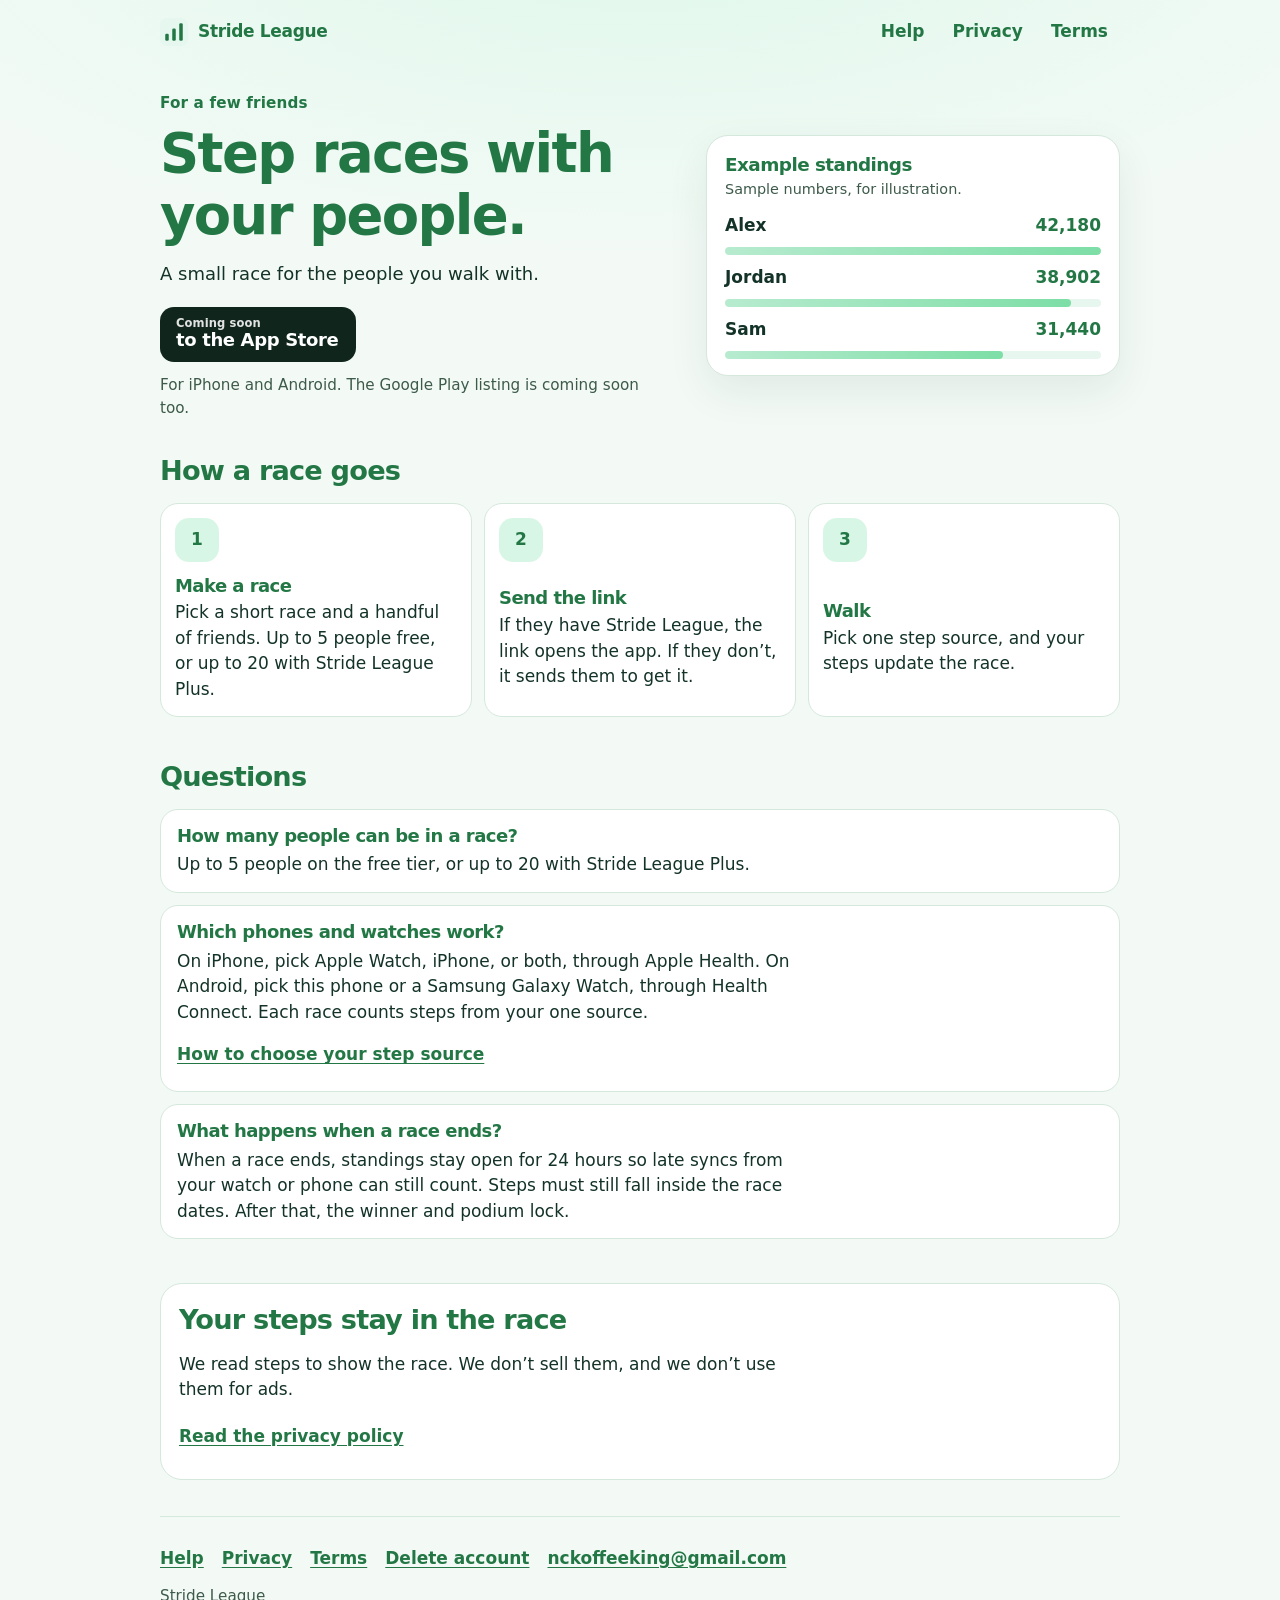
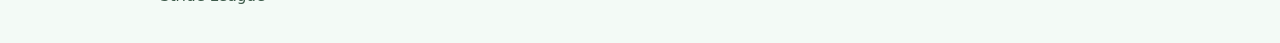
==== commit 0d4d6189: "Remove unshipped home-screen widget claims from the site. The homepage FAQ advertised an Android wid" ====
--- a/index.html
+++ b/index.html
@@ -116,10 +116,6 @@
           <h3>What happens when a race ends?</h3>
           <p>When a race ends, standings stay open for 24 hours so late syncs from your watch or phone can still count. Steps must still fall inside the race dates. After that, the winner and podium lock.</p>
         </div>
-        <div class="faq-item">
-          <h3>Is there a widget?</h3>
-          <p><strong>Home-screen widget (Android).</strong> See steps today and where you stand in an active race without opening the app. Tap to open that race in Stride League. iPhone widget coming after App Store setup for the extension.</p>
-        </div>
       </div>
     </section>
 
--- a/site.css
+++ b/site.css
@@ -510,6 +510,19 @@
   background: #1b6339;
 }
 
+a.testflight-link {
+  display: inline-flex;
+  align-items: center;
+  justify-content: center;
+  margin: 0 0 14px;
+  text-align: center;
+  text-decoration: none;
+}
+
+a.testflight-link:hover {
+  text-decoration: none;
+}
+
 .copy-status:empty {
   display: none;
 }
